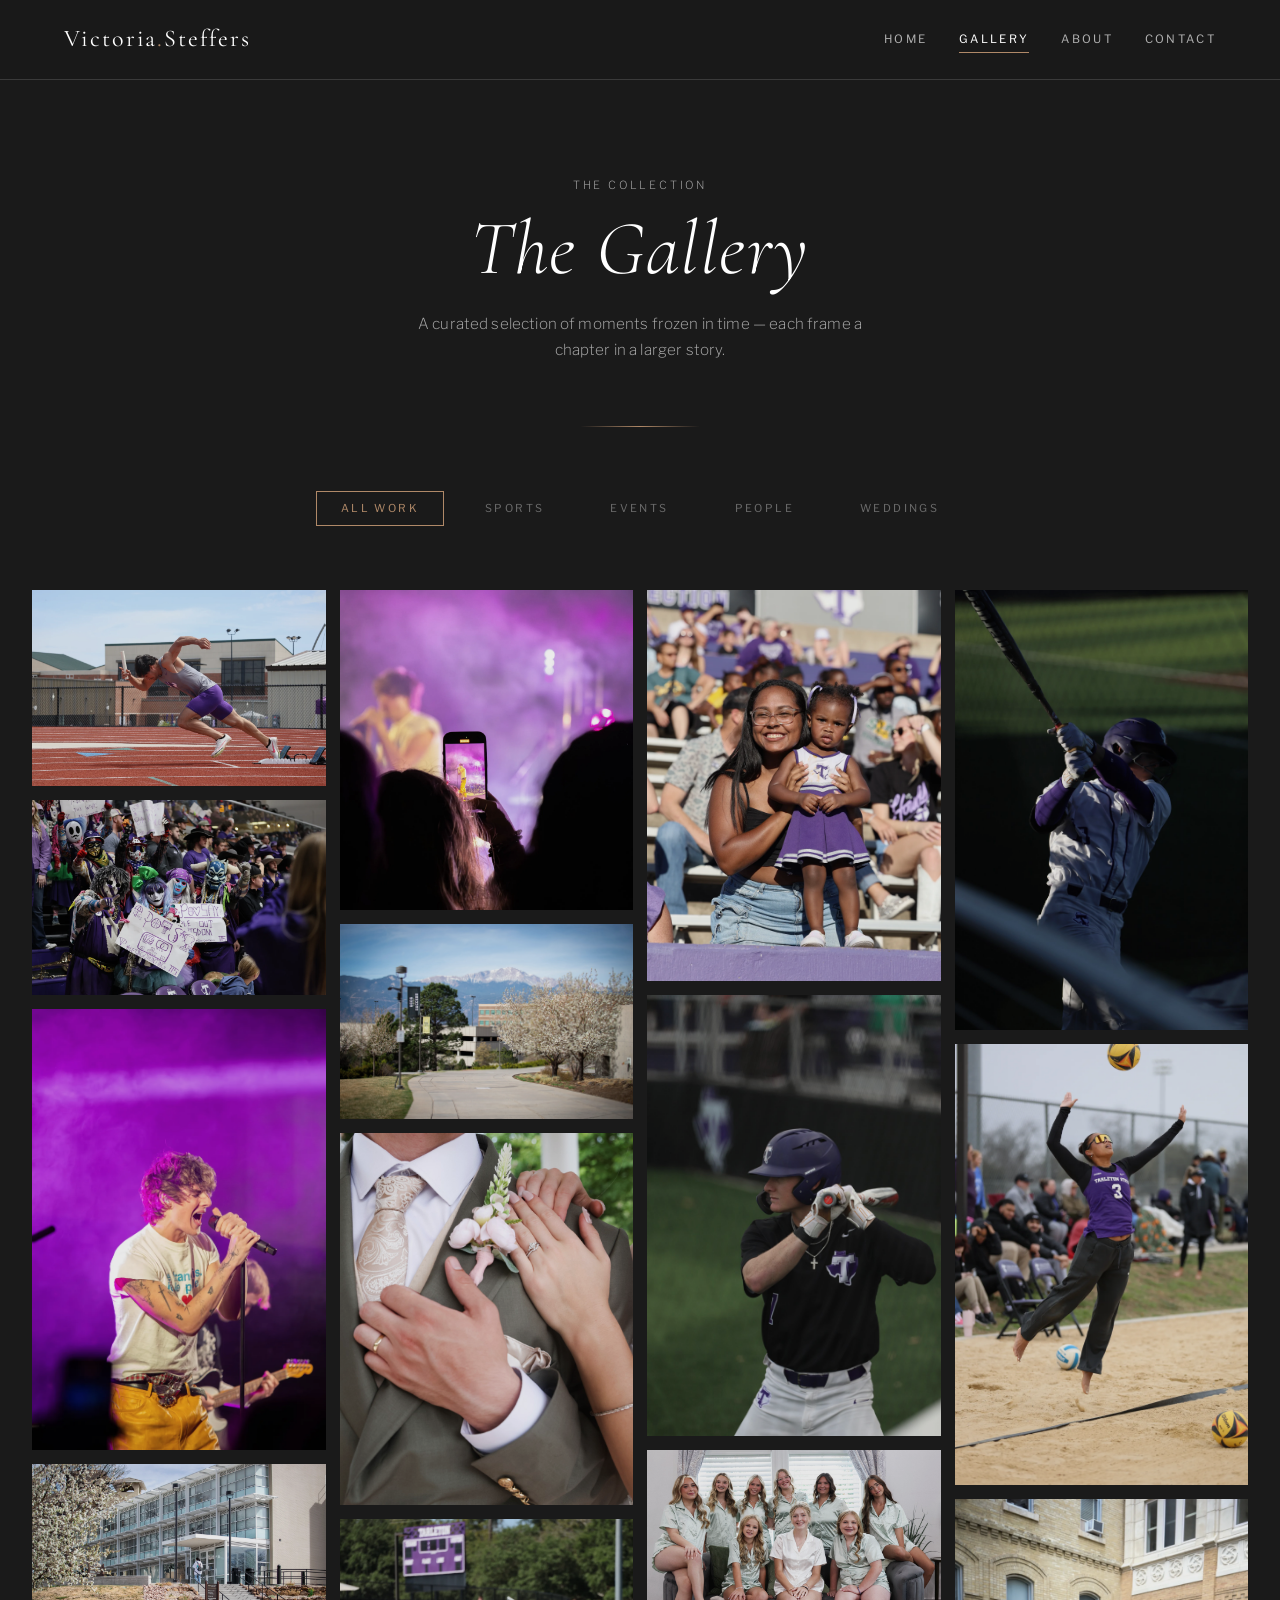
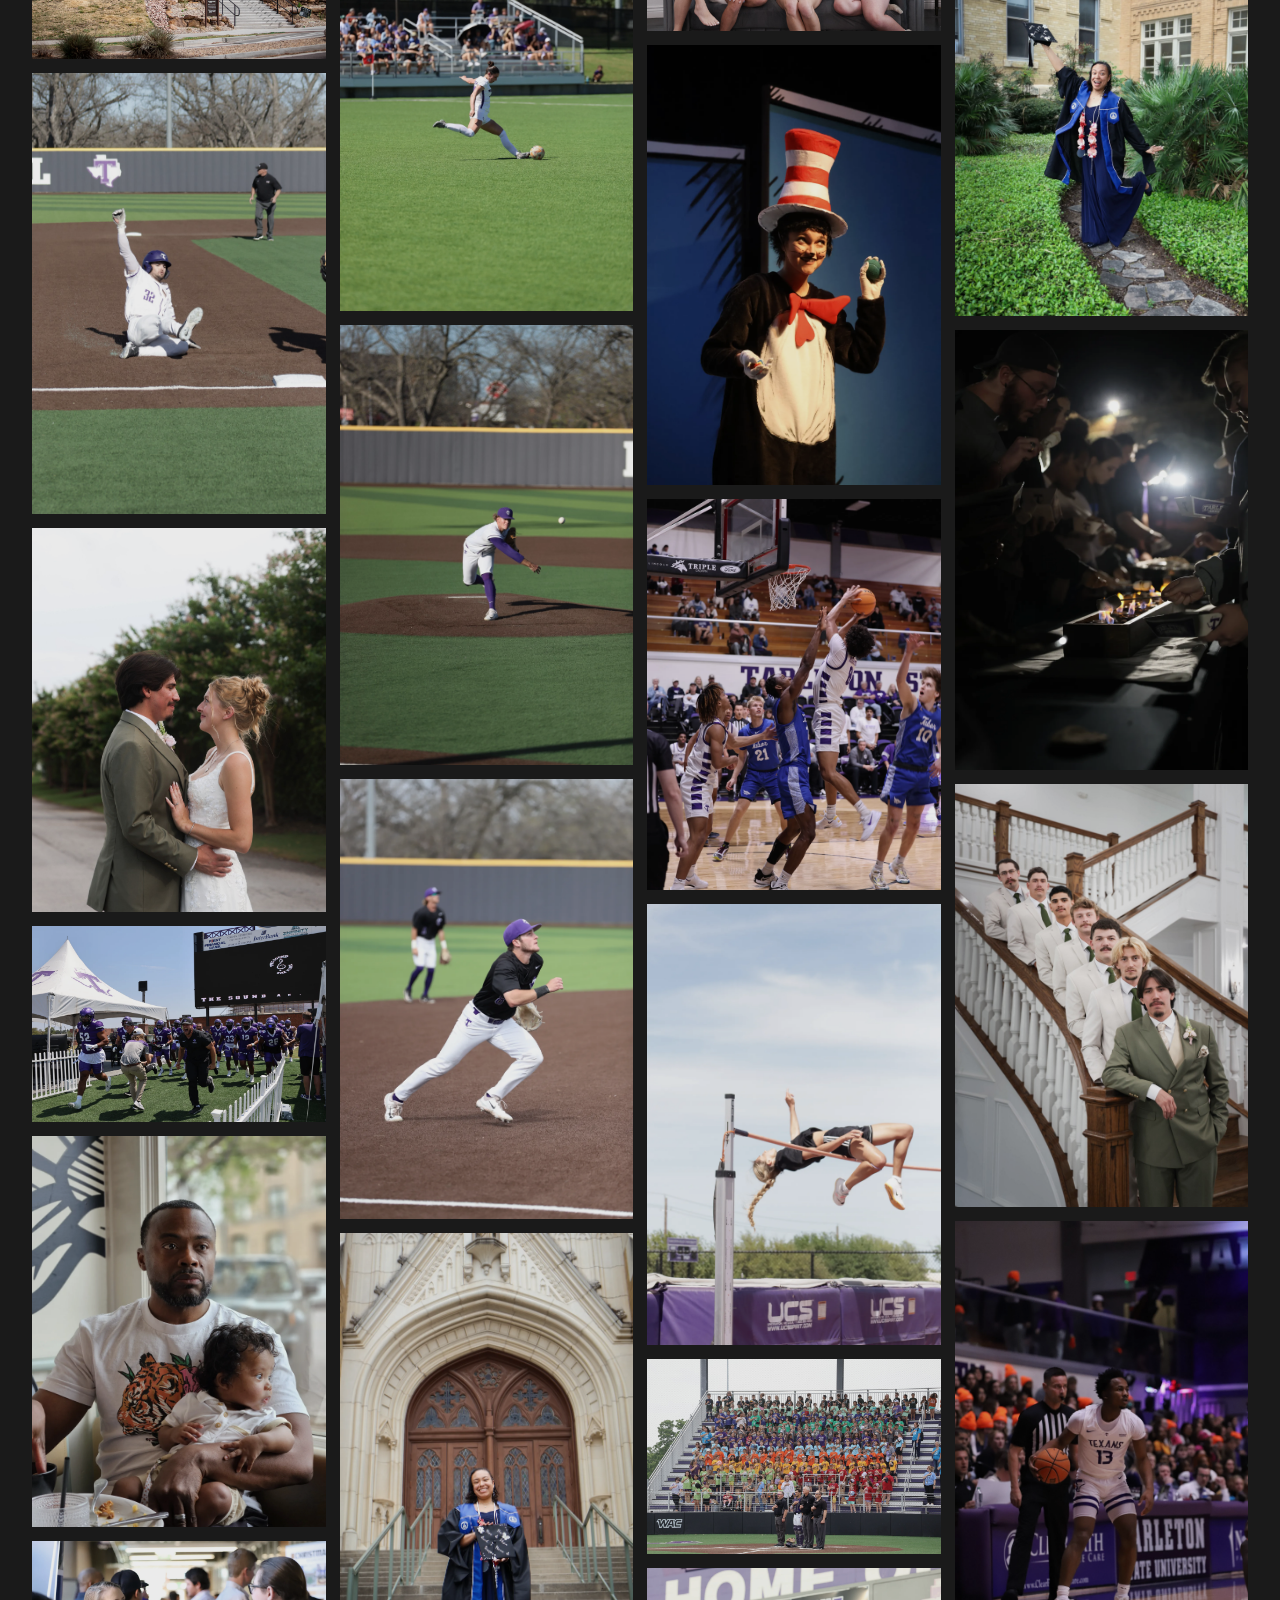
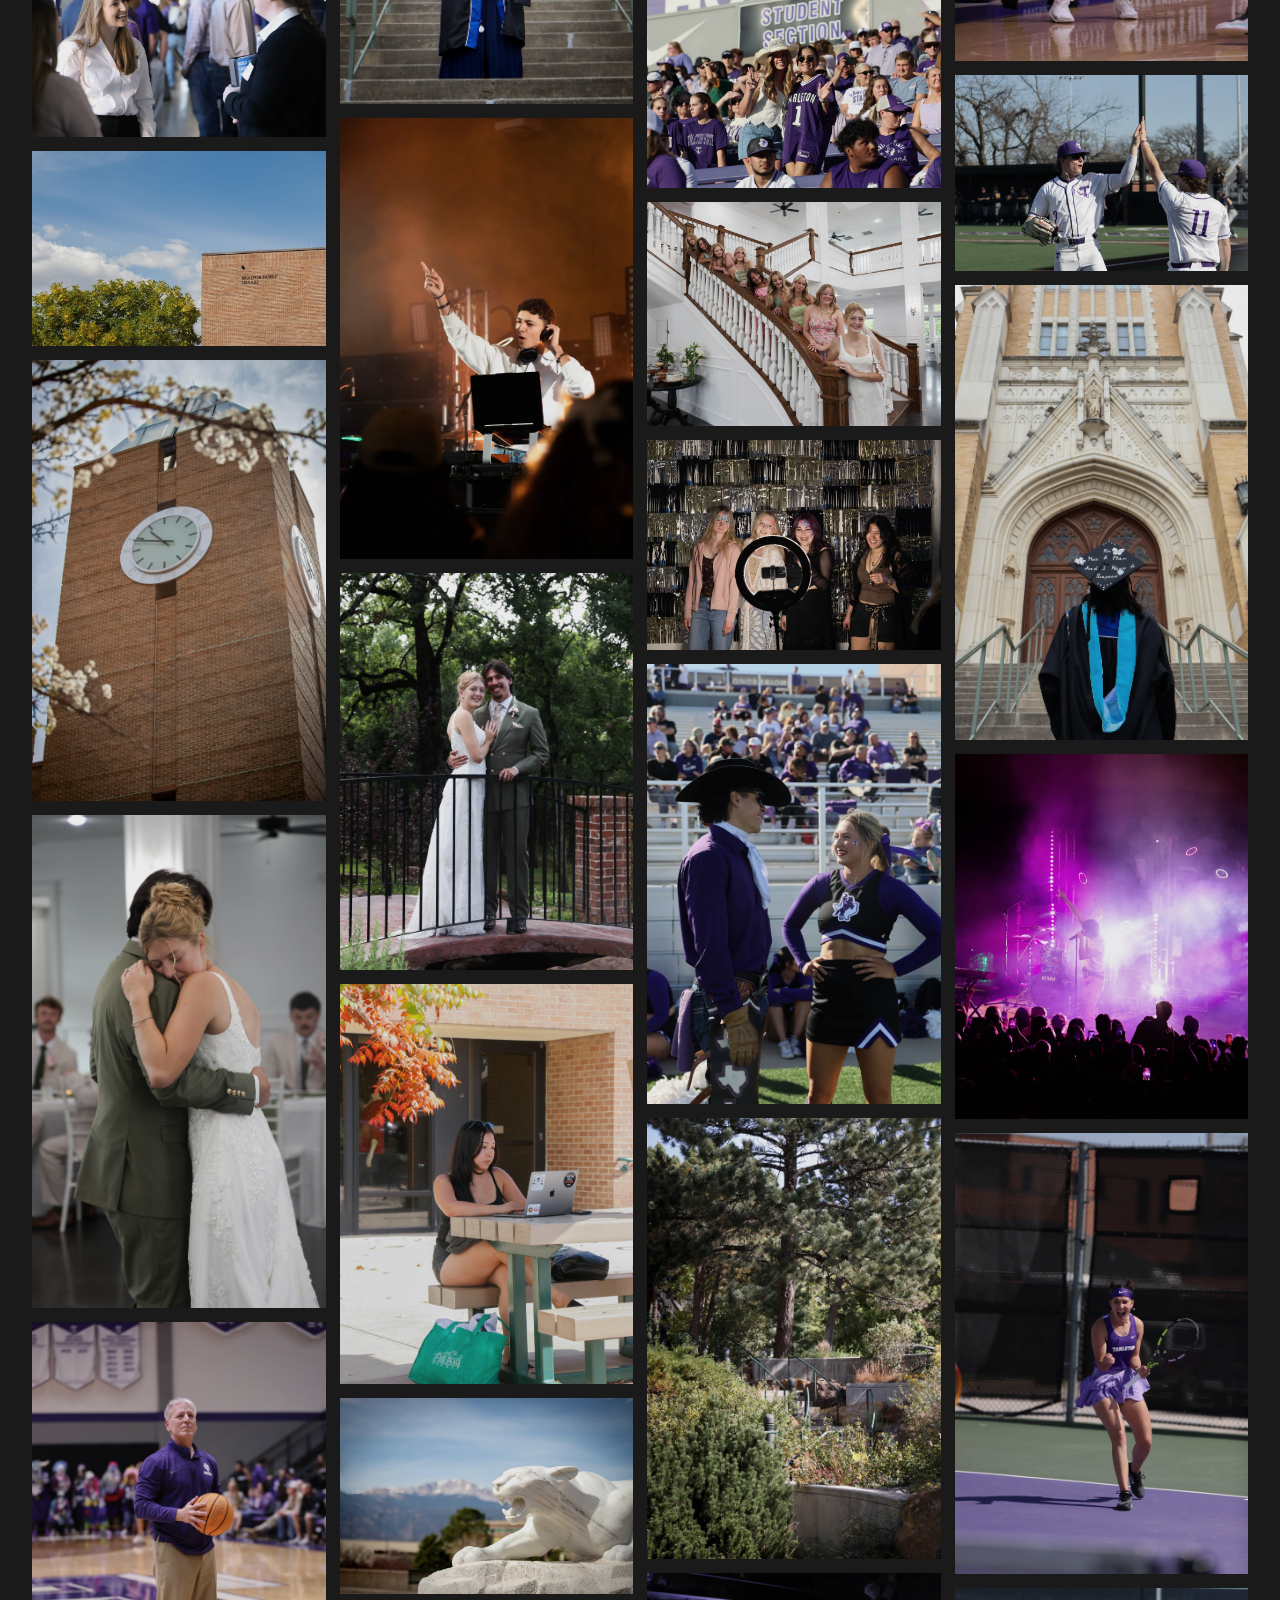
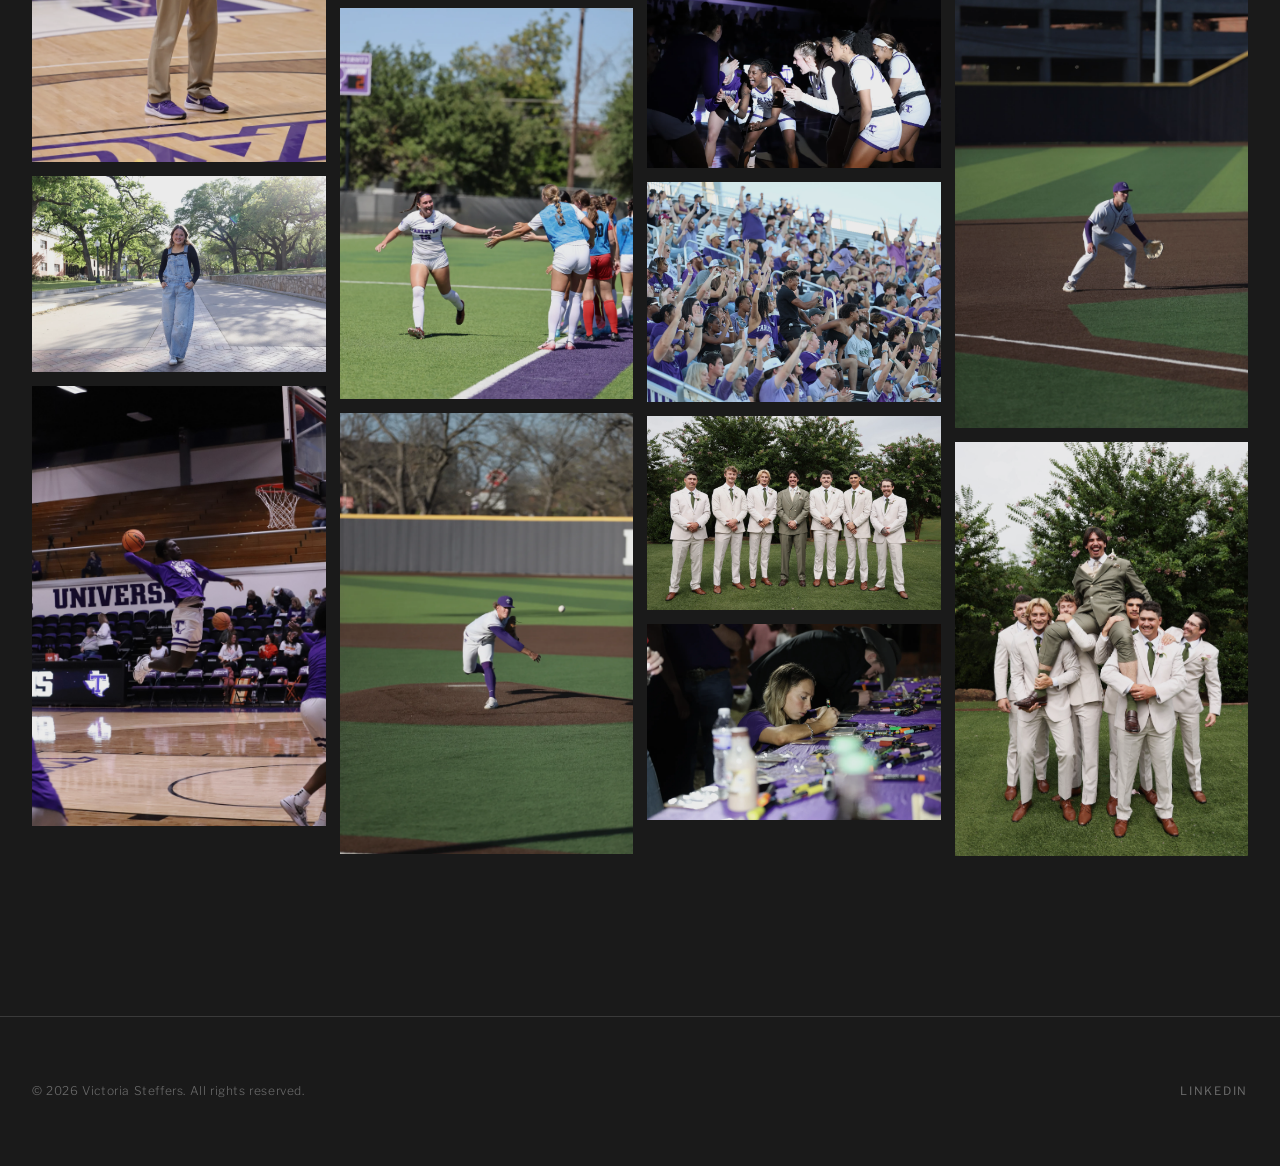
==== gallery.html @ f375c16b "V1 Vikkis first version" ====
<!DOCTYPE html>
<html lang="en">
<head>
  <meta charset="UTF-8" />
  <meta name="viewport" content="width=device-width, initial-scale=1.0" />
  <title>Gallery — Victoria Steffers Photography</title>
  <link rel="stylesheet" href="css/main.css" />
  <link rel="stylesheet" href="css/gallery.css" />
</head>
<body>

  <!-- Navigation -->
  <nav class="navbar scrolled" id="navbar">
    <a href="index.html" class="nav-logo">Victoria<span>.</span>Steffers</a>
    <div class="nav-links" id="navLinks">
      <a href="index.html">Home</a>
      <a href="index.html#photos" class="active">Gallery</a>
      <a href="index.html#about">About</a>
      <a href="index.html#contact">Contact</a>
    </div>
    <button class="nav-hamburger" id="navToggle" aria-label="Toggle menu">
      <span></span><span></span><span></span>
    </button>
  </nav>

  <!-- Gallery Header -->
  <header class="gallery-hero container">
    <p class="section-label animate-fade-up">The Collection</p>
    <h1 class="animate-fade-up delay-1">The <em>Gallery</em></h1>
    <p class="animate-fade-up delay-2">A curated selection of moments frozen in time — each frame a chapter in a larger story.</p>
  </header>

  <!-- Filter Tabs -->
  <div class="gallery-filters container">
    <button class="filter-btn active" data-filter="all">All Work</button>
    <button class="filter-btn" data-filter="sports">Sports</button>
    <button class="filter-btn" data-filter="events">Events</button>
    <button class="filter-btn" data-filter="people">People</button>
    <button class="filter-btn" data-filter="weddings">Weddings</button>
  </div>

  <!-- Masonry Gallery -->
  <div class="gallery-masonry" id="galleryGrid">

    <!-- Sports -->
    <div class="gallery-item" data-category="sports" onclick="openLightbox(this)">
      <img src="images/sports/sports10.webp" alt="Track and field athlete" />
    </div>

    <div class="gallery-item" data-category="events" onclick="openLightbox(this)">
      <img src="images/people/people6.webp" alt="Wedding first look" />
    </div>

    <div class="gallery-item" data-category="events" onclick="openLightbox(this)">
      <img src="images/events/events5.webp" alt="Conference event" />
    </div>

    <div class="gallery-item" data-category="campus" onclick="openLightbox(this)">
      <img src="images/campus/campus1.webp" alt="Mountain landscape" />
    </div>

    <div class="gallery-item" data-category="sports" onclick="openLightbox(this)">
      <img src="images/sports/sports20.jpg" alt="Baseball player sliding into base" />
    </div>

    <!-- Wedding -->
    <div class="gallery-item" data-category="weddings" onclick="openLightbox(this)">
      <img src="images/weddings/web/w8.jpg" alt="Bride and groom facing each other outdoors" />
    </div>

    <div class="gallery-item" data-category="sports" onclick="openLightbox(this)">
      <img src="images/sports/sports5.webp" alt="Basketball action" />
    </div>

    <div class="gallery-item" data-category="people" onclick="openLightbox(this)">
      <img src="images/people/people4.webp" alt="Wedding ceremony" />
    </div>

    <div class="gallery-item" data-category="events" onclick="openLightbox(this)">
      <img src="images/events/events11.webp" alt="Festival celebration" loading="lazy" />
    </div>

    <div class="gallery-item" data-category="campus" onclick="openLightbox(this)">
      <img src="images/campus/campus6.jpg" alt="Kraemer Family Library under a blue sky" loading="lazy" />
    </div>

    <div class="gallery-item" data-category="campus" onclick="openLightbox(this)">
      <img src="images/campus/campus2.webp" alt="Ocean waves" loading="lazy" />
    </div>

    <!-- Wedding -->
    <div class="gallery-item" data-category="weddings" onclick="openLightbox(this)">
      <img src="images/weddings/web/w2.jpg" alt="Bride and groom embracing during the reception" loading="lazy" />
    </div>

    <div class="gallery-item" data-category="sports" onclick="openLightbox(this)">
      <img src="images/sports/sports7.webp" alt="Swimming athlete" loading="lazy" />
    </div>

    <div class="gallery-item" data-category="people" onclick="openLightbox(this)">
      <img src="images/people/people7.webp" alt="Wedding couple golden hour" loading="lazy" />
    </div>

    <div class="gallery-item" data-category="sports" onclick="openLightbox(this)">
      <img src="images/sports/sports25.jpg" alt="Basketball player going up for a layup" loading="lazy" />
    </div>

    <div class="gallery-item" data-category="events" onclick="openLightbox(this)">
      <img src="images/events/events8.webp" alt="Live concert" loading="lazy" />
    </div>

    <div class="gallery-item" data-category="campus" onclick="openLightbox(this)">
      <img src="images/campus/campus3.webp" alt="Sunset field" loading="lazy" />
    </div>

    <!-- Wedding -->
    <div class="gallery-item" data-category="weddings" onclick="openLightbox(this)">
      <img src="images/weddings/web/w3.jpg" alt="Close-up of the couple’s hands and rings on the groom’s lapel" loading="lazy" />
    </div>

    <div class="gallery-item" data-category="sports" onclick="openLightbox(this)">
      <img src="images/sports/sports2.webp" alt="Cycling race" loading="lazy" />
    </div>

    <div class="gallery-item" data-category="sports" onclick="openLightbox(this)">
      <img src="images/sports/sports22.jpg" alt="Pitcher delivering a pitch" loading="lazy" />
    </div>

    <div class="gallery-item" data-category="sports" onclick="openLightbox(this)">
      <img src="images/sports/sports13.webp" alt="Swimming athlete" loading="lazy" />
    </div>

    <div class="gallery-item" data-category="people" onclick="openLightbox(this)">
      <img src="images/people/people9.webp" alt="Wedding reception" loading="lazy" />
    </div>

    <div class="gallery-item" data-category="events" onclick="openLightbox(this)">
      <img src="images/events/events3.webp" alt="Formal event" loading="lazy" />
    </div>

    <!-- Wedding -->
    <div class="gallery-item" data-category="weddings" onclick="openLightbox(this)">
      <img src="images/weddings/web/w9.jpg" alt="Bride and groom on a small garden bridge" loading="lazy" />
    </div>

    <div class="gallery-item" data-category="people" onclick="openLightbox(this)">
      <img src="images/people/people11.jpg" alt="Student studying on a laptop outside" loading="lazy" />
    </div>

        <div class="gallery-item" data-category="campus" onclick="openLightbox(this)">
      <img src="images/campus/campus4.webp" alt="Sunset field" loading="lazy" />
    </div>

    <div class="gallery-item" data-category="sports" onclick="openLightbox(this)">
      <img src="images/sports/sports3.webp" alt="Swimming athlete" loading="lazy" />
    </div>

    <div class="gallery-item" data-category="sports" onclick="openLightbox(this)">
      <img src="images/sports/sports15.webp" alt="Swimming athlete" loading="lazy" />
    </div>

     <div class="gallery-item" data-category="people" onclick="openLightbox(this)">
      <img src="images/people/people1.webp" alt="Wedding first look" loading="lazy" />
    </div>

    <div class="gallery-item" data-category="sports" onclick="openLightbox(this)">
      <img src="images/sports/sports21.jpg" alt="Batter gripping his bat" loading="lazy" />
    </div>

    <!-- Wedding -->
    <div class="gallery-item" data-category="weddings" onclick="openLightbox(this)">
      <img src="images/weddings/web/w4.jpg" alt="Bride with her bridesmaids in matching robes" loading="lazy" />
    </div>

    <div class="gallery-item" data-category="events" onclick="openLightbox(this)">
      <img src="images/events/events10.webp" alt="Misty mountains" loading="lazy" />
    </div>

    <div class="gallery-item" data-category="sports" onclick="openLightbox(this)">
      <img src="images/sports/sports4.webp" alt="Swimming athlete" loading="lazy" />
    </div>

    <div class="gallery-item" data-category="sports" onclick="openLightbox(this)">
      <img src="images/sports/sports16.webp" alt="Swimming athlete" loading="lazy" />
    </div>

    <div class="gallery-item" data-category="sports" onclick="openLightbox(this)">
      <img src="images/sports/sports19.jpg" alt="Packed stands behind home plate before a baseball game" loading="lazy" />
    </div>

     <div class="gallery-item" data-category="events" onclick="openLightbox(this)">
      <img src="images/people/people2.webp" alt="Wedding first look" loading="lazy" />
    </div>

    <!-- Wedding -->
    <div class="gallery-item" data-category="weddings" onclick="openLightbox(this)">
      <img src="images/weddings/web/w1.jpg" alt="Bride and bridesmaids posing on a curved staircase" loading="lazy" />
    </div>

    <div class="gallery-item" data-category="events" onclick="openLightbox(this)">
      <img src="images/events/events4.webp" alt="Misty mountains" loading="lazy" />
    </div>

    <div class="gallery-item" data-category="sports" onclick="openLightbox(this)">
      <img src="images/sports/sports6.webp" alt="Swimming athlete" loading="lazy" />
    </div>

    <div class="gallery-item" data-category="campus" onclick="openLightbox(this)">
      <img src="images/campus/campus5.jpg" alt="Pine trees and gardens along a campus path" loading="lazy" />
    </div>

    <div class="gallery-item" data-category="sports" onclick="openLightbox(this)">
      <img src="images/sports/sports18.webp" alt="Swimming athlete" loading="lazy" />
    </div>

     <div class="gallery-item" data-category="events" onclick="openLightbox(this)">
      <img src="images/people/people3.webp" alt="Wedding first look" loading="lazy" />
    </div>

    <!-- Wedding -->
    <div class="gallery-item" data-category="weddings" onclick="openLightbox(this)">
      <img src="images/weddings/web/w7.jpg" alt="Groom and groomsmen lined up on the lawn" loading="lazy" />
    </div>

    <div class="gallery-item" data-category="events" onclick="openLightbox(this)">
      <img src="images/events/events1.webp" alt="Misty mountains" loading="lazy" />
    </div>

    <div class="gallery-item" data-category="sports" onclick="openLightbox(this)">
      <img src="images/sports/sports24.jpg" alt="Batter swinging at a pitch" loading="lazy" />
    </div>

    <div class="gallery-item" data-category="sports" onclick="openLightbox(this)">
      <img src="images/sports/sports8.webp" alt="Swimming athlete" loading="lazy" />
    </div>

     <div class="gallery-item" data-category="people" onclick="openLightbox(this)">
      <img src="images/people/people8.webp" alt="Wedding first look" loading="lazy" />
    </div>
  
        <div class="gallery-item" data-category="events" onclick="openLightbox(this)">
      <img src="images/events/events2.webp" alt="Misty mountains" loading="lazy" />
    </div>

    <!-- Wedding -->
    <div class="gallery-item" data-category="weddings" onclick="openLightbox(this)">
      <img src="images/weddings/web/w5.jpg" alt="Groom and groomsmen posing on a staircase" loading="lazy" />
    </div>

    <div class="gallery-item" data-category="sports" onclick="openLightbox(this)">
      <img src="images/sports/sports26.jpg" alt="Basketball player dribbling up the court" loading="lazy" />
    </div>

    <div class="gallery-item" data-category="sports" onclick="openLightbox(this)">
      <img src="images/sports/sports11.webp" alt="Swimming athlete" loading="lazy" />
    </div>

     <div class="gallery-item" data-category="people" onclick="openLightbox(this)">
      <img src="images/people/people10.webp" alt="Wedding first look" loading="lazy" />
    </div>
  
        <div class="gallery-item" data-category="events" onclick="openLightbox(this)">
      <img src="images/events/events7.webp" alt="Misty mountains" loading="lazy" />
    </div>

    <div class="gallery-item" data-category="sports" onclick="openLightbox(this)">
      <img src="images/sports/sports12.webp" alt="Swimming athlete" loading="lazy" />
    </div>

    <div class="gallery-item" data-category="sports" onclick="openLightbox(this)">
      <img src="images/sports/sports23.jpg" alt="Infielder set in his ready stance" loading="lazy" />
    </div>

    <!-- Wedding -->
    <div class="gallery-item" data-category="weddings" onclick="openLightbox(this)">
      <img src="images/weddings/web/w6.jpg" alt="Groomsmen lifting the groom on the lawn" loading="lazy" />
    </div>
  
  
  </div>

  <!-- Lightbox -->
  <div class="lightbox" id="lightbox">
    <button class="lightbox-close" onclick="closeLightbox()" aria-label="Close">
      <svg xmlns="http://www.w3.org/2000/svg" fill="none" viewBox="0 0 24 24" stroke="currentColor" stroke-width="1.5"><path stroke-linecap="round" stroke-linejoin="round" d="M6 18L18 6M6 6l12 12"/></svg>
    </button>
    <img id="lightboxImg" src="" alt="Enlarged photo" />
    <div class="lightbox-caption">
      <h4 id="lightboxTitle"></h4>
      <span id="lightboxCategory"></span>
    </div>
  </div>

  <!-- Footer -->
  <footer class="site-footer">
    <div class="footer-inner">
      <p class="footer-copy">&copy; 2026 Victoria Steffers. All rights reserved.</p>
      <div class="footer-socials">
        <a href="https://www.linkedin.com/in/victoria-steffers-034098440/" target="_blank" rel="noopener">LinkedIn</a>
      </div>
    </div>
  </footer>

  <script>
    // Mobile menu
    const navToggle = document.getElementById('navToggle');
    const navLinks = document.getElementById('navLinks');
    navToggle.addEventListener('click', () => navLinks.classList.toggle('open'));
    navLinks.querySelectorAll('a').forEach(link => {
      link.addEventListener('click', () => navLinks.classList.remove('open'));
    });

    // Filter
    const filterBtns = document.querySelectorAll('.filter-btn');
    const galleryItems = document.querySelectorAll('.gallery-item');

    filterBtns.forEach(btn => {
      btn.addEventListener('click', () => {
        filterBtns.forEach(b => b.classList.remove('active'));
        btn.classList.add('active');
        const filter = btn.dataset.filter;

        galleryItems.forEach(item => {
          if (filter === 'all' || item.dataset.category === filter) {
            item.style.display = '';
            item.style.animation = 'none';
            item.offsetHeight; // trigger reflow
            item.style.animation = '';
          } else {
            item.style.display = 'none';
          }
        });
      });
    });

    // Lightbox
    function openLightbox(el) {
      const img = el.querySelector('img');
      const title = el.querySelector('h4')?.textContent || '';
      const category = el.querySelector('.gallery-item-info span')?.textContent || '';
      const lightbox = document.getElementById('lightbox');
      document.getElementById('lightboxImg').src = img.src.replace('w=700', 'w=1600');
      document.getElementById('lightboxTitle').textContent = title;
      document.getElementById('lightboxCategory').textContent = category;
      lightbox.classList.add('active');
      document.body.style.overflow = 'hidden';
    }

    function closeLightbox() {
      document.getElementById('lightbox').classList.remove('active');
      document.body.style.overflow = '';
    }

    // Close on background click
    document.getElementById('lightbox').addEventListener('click', (e) => {
      if (e.target === e.currentTarget) closeLightbox();
    });

    // Close on Escape
    document.addEventListener('keydown', (e) => {
      if (e.key === 'Escape') closeLightbox();
    });
  </script>

</body>
</html>
---- css/main.css ----
/* ============================================
   MAIN.CSS — Shared Styles
   Photography Portfolio
   ============================================ */

@import url('https://fonts.googleapis.com/css2?family=Cormorant+Garamond:ital,wght@0,300;0,400;0,500;0,600;0,700;1,300;1,400&family=Libre+Franklin:wght@200;300;400;500;600&display=swap');

/* --- CSS Variables --- */
:root {
  --color-bg: #1a1a1a;
  --color-bg-elevated: #222222;
  --color-bg-card: #2a2a2a;
  --color-surface: #313131;
  --color-text: #ffffff;
  --color-text-muted: #b0b0b0;
  --color-text-dim: #6b6b6b;
  --color-accent: #b08968;
  --color-accent-hover: #c9a07d;
  --color-border: #3a3a3a;
  --color-overlay: rgba(26, 26, 26, 0.9);

  --font-display: 'Cormorant Garamond', Georgia, serif;
  --font-body: 'Libre Franklin', sans-serif;

  --spacing-xs: 0.5rem;
  --spacing-sm: 1rem;
  --spacing-md: 2rem;
  --spacing-lg: 4rem;
  --spacing-xl: 6rem;
  --spacing-2xl: 10rem;

  --max-width: 1400px;
  --nav-height: 80px;

  --transition-smooth: 0.4s cubic-bezier(0.25, 0.46, 0.45, 0.94);
  --transition-snappy: 0.2s ease;
}

/* --- Reset --- */
*,
*::before,
*::after {
  margin: 0;
  padding: 0;
  box-sizing: border-box;
}

html {
  scroll-behavior: smooth;
  font-size: 16px;
}

body {
  font-family: var(--font-body);
  font-weight: 300;
  background-color: var(--color-bg);
  color: var(--color-text);
  line-height: 1.7;
  -webkit-font-smoothing: antialiased;
  -moz-osx-font-smoothing: grayscale;
  overflow-x: hidden;
}

img {
  display: block;
  max-width: 100%;
  height: auto;
}

a {
  text-decoration: none;
  color: inherit;
  transition: color var(--transition-snappy);
}

ul, ol {
  list-style: none;
}

/* --- Typography --- */
h1, h2, h3, h4 {
  font-family: var(--font-display);
  font-weight: 400;
  line-height: 1.2;
}

h1 {
  font-size: clamp(2.5rem, 6vw, 5rem);
  letter-spacing: 0.02em;
}

h2 {
  font-size: clamp(1.8rem, 3.5vw, 3rem);
  letter-spacing: 0.03em;
}

h3 {
  font-size: clamp(1.2rem, 2vw, 1.6rem);
  letter-spacing: 0.04em;
}

p {
  font-size: 0.95rem;
  letter-spacing: 0.01em;
}

/* --- Utility --- */
.container {
  max-width: var(--max-width);
  margin: 0 auto;
  padding: 0 var(--spacing-md);
}

.section-label {
  font-family: var(--font-body);
  font-size: 0.7rem;
  font-weight: 500;
  letter-spacing: 0.25em;
  text-transform: uppercase;
  color: var(--color-accent);
  margin-bottom: var(--spacing-xs);
}

.section-heading {
  font-family: var(--font-display);
  font-size: clamp(2rem, 4vw, 3.2rem);
  font-weight: 300;
  color: var(--color-text);
  margin-bottom: var(--spacing-md);
}

.divider {
  width: 60px;
  height: 1px;
  background: var(--color-accent);
  margin: var(--spacing-md) 0;
}

/* --- Navigation --- */
.navbar {
  position: fixed;
  top: 0;
  left: 0;
  width: 100%;
  height: var(--nav-height);
  z-index: 1000;
  display: flex;
  align-items: center;
  justify-content: space-between;
  padding: 0 var(--spacing-lg);
  background: linear-gradient(180deg, rgba(10,10,10,0.95) 0%, rgba(10,10,10,0.6) 70%, transparent 100%);
  transition: background var(--transition-smooth);
}

.navbar.scrolled {
  background: rgba(26, 26, 26, 0.97);
  backdrop-filter: blur(12px);
  -webkit-backdrop-filter: blur(12px);
  border-bottom: 1px solid var(--color-border);
}

.nav-logo {
  font-family: var(--font-display);
  font-size: 1.5rem;
  font-weight: 400;
  letter-spacing: 0.08em;
  color: var(--color-text);
}

.nav-logo span {
  color: var(--color-accent);
}

.nav-links {
  display: flex;
  align-items: center;
  gap: var(--spacing-md);
}

.nav-links a {
  font-family: var(--font-body);
  font-size: 0.72rem;
  font-weight: 400;
  letter-spacing: 0.2em;
  text-transform: uppercase;
  color: var(--color-text-muted);
  position: relative;
  padding: 0.25rem 0;
}

.nav-links a::after {
  content: '';
  position: absolute;
  bottom: 0;
  left: 0;
  width: 0;
  height: 1px;
  background: var(--color-accent);
  transition: width var(--transition-smooth);
}

.nav-links a:hover,
.nav-links a.active {
  color: var(--color-text);
}

.nav-links a:hover::after,
.nav-links a.active::after {
  width: 100%;
}

/* --- Hamburger (Mobile) --- */
.nav-hamburger {
  display: none;
  flex-direction: column;
  gap: 5px;
  cursor: pointer;
  background: none;
  border: none;
  padding: 4px;
}

.nav-hamburger span {
  display: block;
  width: 24px;
  height: 1.5px;
  background: var(--color-text);
  transition: var(--transition-snappy);
}

/* --- Video cards (shared by Home + Videos pages) --- */
.video-group + .video-group {
  margin-top: var(--spacing-lg);
}

.video-group-header {
  display: flex;
  align-items: baseline;
  justify-content: space-between;
  gap: var(--spacing-sm);
  margin-bottom: var(--spacing-sm);
}

.video-group-title {
  font-family: var(--font-display);
  font-size: clamp(1.4rem, 2.4vw, 1.9rem);
  font-weight: 300;
  font-style: italic;
  color: var(--color-text);
}

.video-group-meta {
  font-size: 0.65rem;
  font-weight: 400;
  letter-spacing: 0.25em;
  text-transform: uppercase;
  color: var(--color-text-dim);
}

/* Shared placeholder bits */
.ph-play {
  width: 46px;
  height: 46px;
  display: flex;
  align-items: center;
  justify-content: center;
  border: 1px solid rgba(255, 255, 255, 0.3);
  border-radius: 50%;
  color: rgba(255, 255, 255, 0.75);
  margin-bottom: 0.9rem;
  transition: border-color var(--transition-smooth), color var(--transition-smooth);
}

.ph-play svg {
  width: 16px;
  height: 16px;
  margin-left: 2px; /* optically centre the triangle */
}

.ph-play--lg {
  width: 64px;
  height: 64px;
}

.ph-play--lg svg {
  width: 22px;
  height: 22px;
}

/* --- Short form: reels --- */
.reel-card {
  position: relative;
  aspect-ratio: 9 / 16;
  overflow: hidden;
  background: var(--color-bg-elevated);
  border: 1px solid var(--color-border);
}

.reel-card video {
  display: block;
  width: 100%;
  height: 100%;
  object-fit: cover;
  cursor: pointer;
}

.reel-placeholder {
  position: absolute;
  inset: 0;
  display: flex;
  flex-direction: column;
  align-items: center;
  justify-content: center;
  text-align: center;
  background:
    radial-gradient(120% 70% at 50% 35%, rgba(176, 137, 104, 0.10), transparent 70%),
    linear-gradient(180deg, #262626 0%, #1e1e1e 100%);
}

/* little viewfinder corners inside each placeholder */
.reel-placeholder::before {
  content: '';
  position: absolute;
  inset: 12px;
  --c: rgba(255, 255, 255, 0.28);
  --l: 16px;
  background:
    linear-gradient(var(--c), var(--c)) top left     / var(--l) 1px,
    linear-gradient(var(--c), var(--c)) top left     / 1px var(--l),
    linear-gradient(var(--c), var(--c)) top right    / var(--l) 1px,
    linear-gradient(var(--c), var(--c)) top right    / 1px var(--l),
    linear-gradient(var(--c), var(--c)) bottom left  / var(--l) 1px,
    linear-gradient(var(--c), var(--c)) bottom left  / 1px var(--l),
    linear-gradient(var(--c), var(--c)) bottom right / var(--l) 1px,
    linear-gradient(var(--c), var(--c)) bottom right / 1px var(--l);
  background-repeat: no-repeat;
  pointer-events: none;
}

.reel-card:hover .ph-play {
  border-color: var(--color-accent);
  color: var(--color-accent);
}

.ph-title {
  font-family: var(--font-display);
  font-size: 1.25rem;
  font-weight: 400;
  color: var(--color-text);
  line-height: 1.2;
}

.ph-sub {
  margin-top: 0.35rem;
  font-size: 0.6rem;
  letter-spacing: 0.25em;
  text-transform: uppercase;
  color: var(--color-text-dim);
}

/* Sound badge on real reels (added by the script) */
.reel-card.has-video::after {
  content: 'Tap for sound';
  position: absolute;
  right: 10px;
  bottom: 10px;
  padding: 0.35rem 0.6rem;
  font-size: 0.55rem;
  letter-spacing: 0.18em;
  text-transform: uppercase;
  color: var(--color-text);
  background: rgba(26, 26, 26, 0.65);
  backdrop-filter: blur(6px);
  -webkit-backdrop-filter: blur(6px);
  pointer-events: none;
  transition: opacity var(--transition-smooth);
}

.reel-card.has-video.is-unmuted::after {
  content: 'Sound on';
  color: var(--color-accent-hover);
}

/* --- Long form: documentary --- */
.longform-card {
  position: relative;
  aspect-ratio: 16 / 9;
  overflow: hidden;
  background: var(--color-bg-elevated);
  border: 1px solid var(--color-border);
}

.longform-card iframe {
  position: absolute;
  inset: 0;
  width: 100%;
  height: 100%;
  border: 0;
}

.longform-placeholder {
  position: absolute;
  inset: 0;
  display: flex;
  flex-direction: column;
  align-items: center;
  justify-content: center;
  text-align: center;
  background:
    radial-gradient(60% 60% at 50% 45%, rgba(176, 137, 104, 0.12), transparent 70%),
    linear-gradient(180deg, #252525 0%, #1c1c1c 100%);
}

/* letterbox bars for a cinematic feel */
.longform-placeholder::before,
.longform-placeholder::after {
  content: '';
  position: absolute;
  left: 0;
  right: 0;
  height: 7%;
  background: rgba(0, 0, 0, 0.35);
}

.longform-placeholder::before { top: 0; }
.longform-placeholder::after  { bottom: 0; }

.ph-corner {
  position: absolute;
  width: clamp(18px, 3vw, 36px);
  height: clamp(18px, 3vw, 36px);
  border: 0 solid rgba(255, 255, 255, 0.35);
  z-index: 1;
}

.ph-corner--tl { top: 11%;    left: 4%;  border-top-width: 1.5px;    border-left-width: 1.5px; }
.ph-corner--tr { top: 11%;    right: 4%; border-top-width: 1.5px;    border-right-width: 1.5px; }
.ph-corner--bl { bottom: 11%; left: 4%;  border-bottom-width: 1.5px; border-left-width: 1.5px; }
.ph-corner--br { bottom: 11%; right: 4%; border-bottom-width: 1.5px; border-right-width: 1.5px; }

.longform-title {
  font-family: var(--font-display);
  font-size: clamp(2.2rem, 5.5vw, 4.5rem);
  font-weight: 300;
  font-style: italic;
  line-height: 1.05;
  color: var(--color-text);
  margin-bottom: 0.6rem;
}

.longform-placeholder .section-label {
  margin: 0;
}

.longform-card:hover .ph-play {
  border-color: var(--color-accent);
  color: var(--color-accent);
}

@media (max-width: 600px) {
  /* smaller "Tap for sound" tag on narrow reel cards */
  .reel-card.has-video::after {
    right: 6px;
    bottom: 6px;
    padding: 0.28rem 0.45rem;
    font-size: 0.5rem;
    letter-spacing: 0.12em;
  }

  .ph-play--lg {
    width: 48px;
    height: 48px;
    margin-bottom: 0.6rem;
  }

  .ph-play--lg svg {
    width: 16px;
    height: 16px;
  }

  .longform-title {
    margin-bottom: 0.35rem;
  }
}

/* --- Footer --- */
.site-footer {
  border-top: 1px solid var(--color-border);
  padding: var(--spacing-lg) 0;
  margin-top: var(--spacing-xl);
}

.footer-inner {
  max-width: var(--max-width);
  margin: 0 auto;
  padding: 0 var(--spacing-md);
  display: flex;
  justify-content: space-between;
  align-items: center;
  flex-wrap: wrap;
  gap: var(--spacing-sm);
}

.footer-copy {
  font-size: 0.75rem;
  color: var(--color-text-dim);
  letter-spacing: 0.05em;
}

.footer-socials {
  display: flex;
  gap: var(--spacing-sm);
}

.footer-socials a {
  font-size: 0.72rem;
  font-weight: 400;
  letter-spacing: 0.15em;
  text-transform: uppercase;
  color: var(--color-text-dim);
  transition: color var(--transition-snappy);
}

.footer-socials a:hover {
  color: var(--color-accent);
}

/* --- Animations --- */
@keyframes fadeUp {
  from {
    opacity: 0;
    transform: translateY(30px);
  }
  to {
    opacity: 1;
    transform: translateY(0);
  }
}

@keyframes fadeIn {
  from { opacity: 0; }
  to { opacity: 1; }
}

@keyframes slideInLeft {
  from {
    opacity: 0;
    transform: translateX(-40px);
  }
  to {
    opacity: 1;
    transform: translateX(0);
  }
}

.animate-fade-up {
  animation: fadeUp 0.8s cubic-bezier(0.25, 0.46, 0.45, 0.94) forwards;
  opacity: 0;
}

.animate-fade-in {
  animation: fadeIn 1s ease forwards;
  opacity: 0;
}

.animate-slide-left {
  animation: slideInLeft 0.8s cubic-bezier(0.25, 0.46, 0.45, 0.94) forwards;
  opacity: 0;
}

.delay-1 { animation-delay: 0.1s; }
.delay-2 { animation-delay: 0.2s; }
.delay-3 { animation-delay: 0.3s; }
.delay-4 { animation-delay: 0.4s; }
.delay-5 { animation-delay: 0.5s; }
.delay-6 { animation-delay: 0.6s; }
.delay-7 { animation-delay: 0.7s; }
.delay-8 { animation-delay: 0.8s; }

/* --- Responsive --- */
@media (max-width: 768px) {
  .navbar {
    padding: 0 var(--spacing-sm);
  }

  .nav-hamburger {
    display: flex;
  }

  .nav-links {
    position: fixed;
    top: 0;
    right: -100%;
    width: 280px;
    height: 100vh;
    background: var(--color-bg);
    flex-direction: column;
    justify-content: center;
    gap: var(--spacing-lg);
    transition: right var(--transition-smooth);
    border-left: 1px solid var(--color-border);
  }

  .nav-links.open {
    right: 0;
  }

  .nav-links a {
    font-size: 0.85rem;
  }

  .footer-inner {
    flex-direction: column;
    text-align: center;
  }
}
---- css/gallery.css ----
/* ============================================
   GALLERY.CSS — Gallery Page
   ============================================ */

/* --- Gallery Header --- */
.gallery-hero {
  padding-top: calc(var(--nav-height) + var(--spacing-xl));
  padding-bottom: var(--spacing-lg);
  text-align: center;
  position: relative;
}

.gallery-hero::after {
  content: '';
  position: absolute;
  bottom: 0;
  left: 50%;
  transform: translateX(-50%);
  width: 120px;
  height: 1px;
  background: linear-gradient(90deg, transparent, var(--color-accent), transparent);
}

.gallery-hero .section-label {
  margin-bottom: var(--spacing-xs);
}

.gallery-hero h1 {
  font-family: var(--font-display);
  font-weight: 300;
  font-style: italic;
  margin-bottom: var(--spacing-sm);
}

.gallery-hero p {
  color: var(--color-text-muted);
  max-width: 500px;
  margin: 0 auto;
  font-weight: 200;
}

/* --- Filter Tabs --- */
.gallery-filters {
  display: flex;
  justify-content: center;
  gap: var(--spacing-sm);
  padding: var(--spacing-lg) 0;
  flex-wrap: wrap;
}

.filter-btn {
  font-family: var(--font-body);
  font-size: 0.68rem;
  font-weight: 400;
  letter-spacing: 0.22em;
  text-transform: uppercase;
  color: var(--color-text-dim);
  background: none;
  border: 1px solid transparent;
  padding: 0.6rem 1.5rem;
  cursor: pointer;
  transition: all var(--transition-snappy);
}

.filter-btn:hover {
  color: var(--color-text-muted);
  border-color: var(--color-border);
}

.filter-btn.active {
  color: var(--color-accent);
  border-color: var(--color-accent);
}

/* --- Masonry Gallery --- */
.gallery-masonry {
  column-count: 4;
  column-gap: 14px;
  padding: 0 var(--spacing-md);
  max-width: var(--max-width);
  margin: 0 auto;
}

.gallery-item {
  break-inside: avoid;
  margin-bottom: 14px;
  position: relative;
  overflow: hidden;
  cursor: pointer;
  opacity: 0;
  animation: masonryReveal 0.6s ease forwards;
}

@keyframes masonryReveal {
  from {
    opacity: 0;
    transform: translateY(20px);
  }
  to {
    opacity: 1;
    transform: translateY(0);
  }
}

.gallery-item:nth-child(1) { animation-delay: 0.05s; }
.gallery-item:nth-child(2) { animation-delay: 0.1s; }
.gallery-item:nth-child(3) { animation-delay: 0.15s; }
.gallery-item:nth-child(4) { animation-delay: 0.2s; }
.gallery-item:nth-child(5) { animation-delay: 0.25s; }
.gallery-item:nth-child(6) { animation-delay: 0.3s; }
.gallery-item:nth-child(7) { animation-delay: 0.35s; }
.gallery-item:nth-child(8) { animation-delay: 0.4s; }
.gallery-item:nth-child(9) { animation-delay: 0.45s; }
.gallery-item:nth-child(10) { animation-delay: 0.5s; }
.gallery-item:nth-child(11) { animation-delay: 0.55s; }
.gallery-item:nth-child(12) { animation-delay: 0.6s; }
.gallery-item:nth-child(13) { animation-delay: 0.65s; }
.gallery-item:nth-child(14) { animation-delay: 0.7s; }
.gallery-item:nth-child(15) { animation-delay: 0.75s; }
.gallery-item:nth-child(16) { animation-delay: 0.8s; }

.gallery-item img {
  width: 100%;
  display: block;
  transition: transform 0.8s cubic-bezier(0.25, 0.46, 0.45, 0.94), filter 0.5s ease;
  filter: grayscale(15%) brightness(0.92);
}

.gallery-item:hover img {
  transform: scale(1.04);
  filter: grayscale(0%) brightness(1);
}

/* --- Lightbox --- */
.lightbox {
  position: fixed;
  inset: 0;
  z-index: 9999;
  background: rgba(20, 20, 20, 0.96);
  display: none;
  align-items: center;
  justify-content: center;
  padding: var(--spacing-md);
  opacity: 0;
  transition: opacity 0.3s ease;
}

.lightbox.active {
  display: flex;
  opacity: 1;
}

.lightbox-close {
  position: absolute;
  top: var(--spacing-md);
  right: var(--spacing-md);
  background: none;
  border: none;
  color: var(--color-text-muted);
  cursor: pointer;
  padding: 0.5rem;
  transition: color var(--transition-snappy);
  z-index: 10;
}

.lightbox-close:hover {
  color: var(--color-text);
}

.lightbox-close svg {
  width: 28px;
  height: 28px;
}

.lightbox img {
  max-width: 90vw;
  max-height: 85vh;
  object-fit: contain;
  animation: lightboxIn 0.4s cubic-bezier(0.25, 0.46, 0.45, 0.94);
}

@keyframes lightboxIn {
  from {
    opacity: 0;
    transform: scale(0.92);
  }
  to {
    opacity: 1;
    transform: scale(1);
  }
}

.lightbox-caption {
  position: absolute;
  bottom: var(--spacing-md);
  left: 50%;
  transform: translateX(-50%);
  text-align: center;
}

.lightbox-caption h4 {
  font-family: var(--font-display);
  font-size: 1.2rem;
  color: var(--color-text);
}

.lightbox-caption span {
  font-size: 0.65rem;
  letter-spacing: 0.2em;
  text-transform: uppercase;
  color: var(--color-accent);
}

/* space between the last photos and the footer */
.gallery-masonry {
  padding-bottom: var(--spacing-lg);
}

/* --- Responsive --- */
@media (max-width: 1024px) {
  .gallery-masonry {
    column-count: 3;
  }
}

@media (max-width: 768px) {
  .gallery-masonry {
    column-count: 2;
    column-gap: 10px;
    padding: 0 var(--spacing-sm);
  }

  .gallery-item {
    margin-bottom: 10px;
  }

  .gallery-filters {
    gap: 0.5rem;
  }

  .filter-btn {
    padding: 0.5rem 1rem;
    font-size: 0.62rem;
  }
}

@media (max-width: 480px) {
  .gallery-masonry {
    column-count: 1;
  }
}
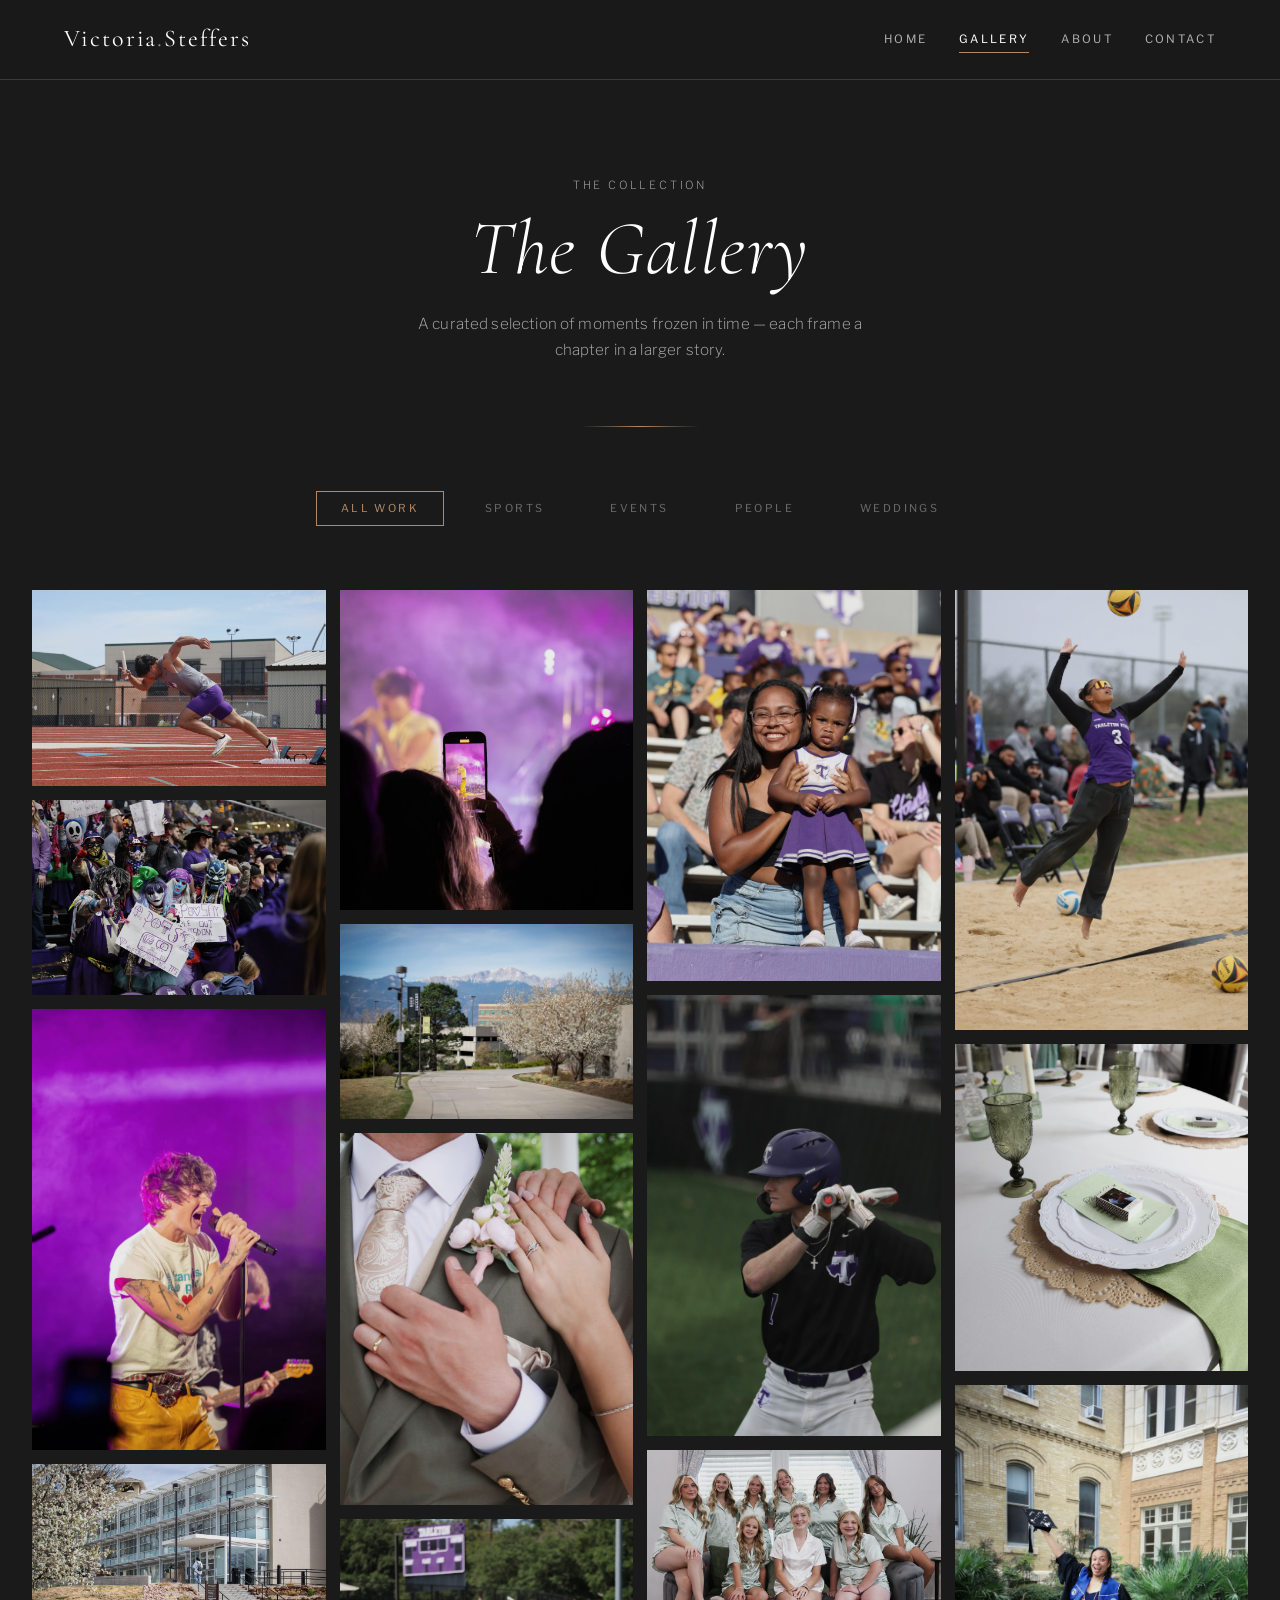
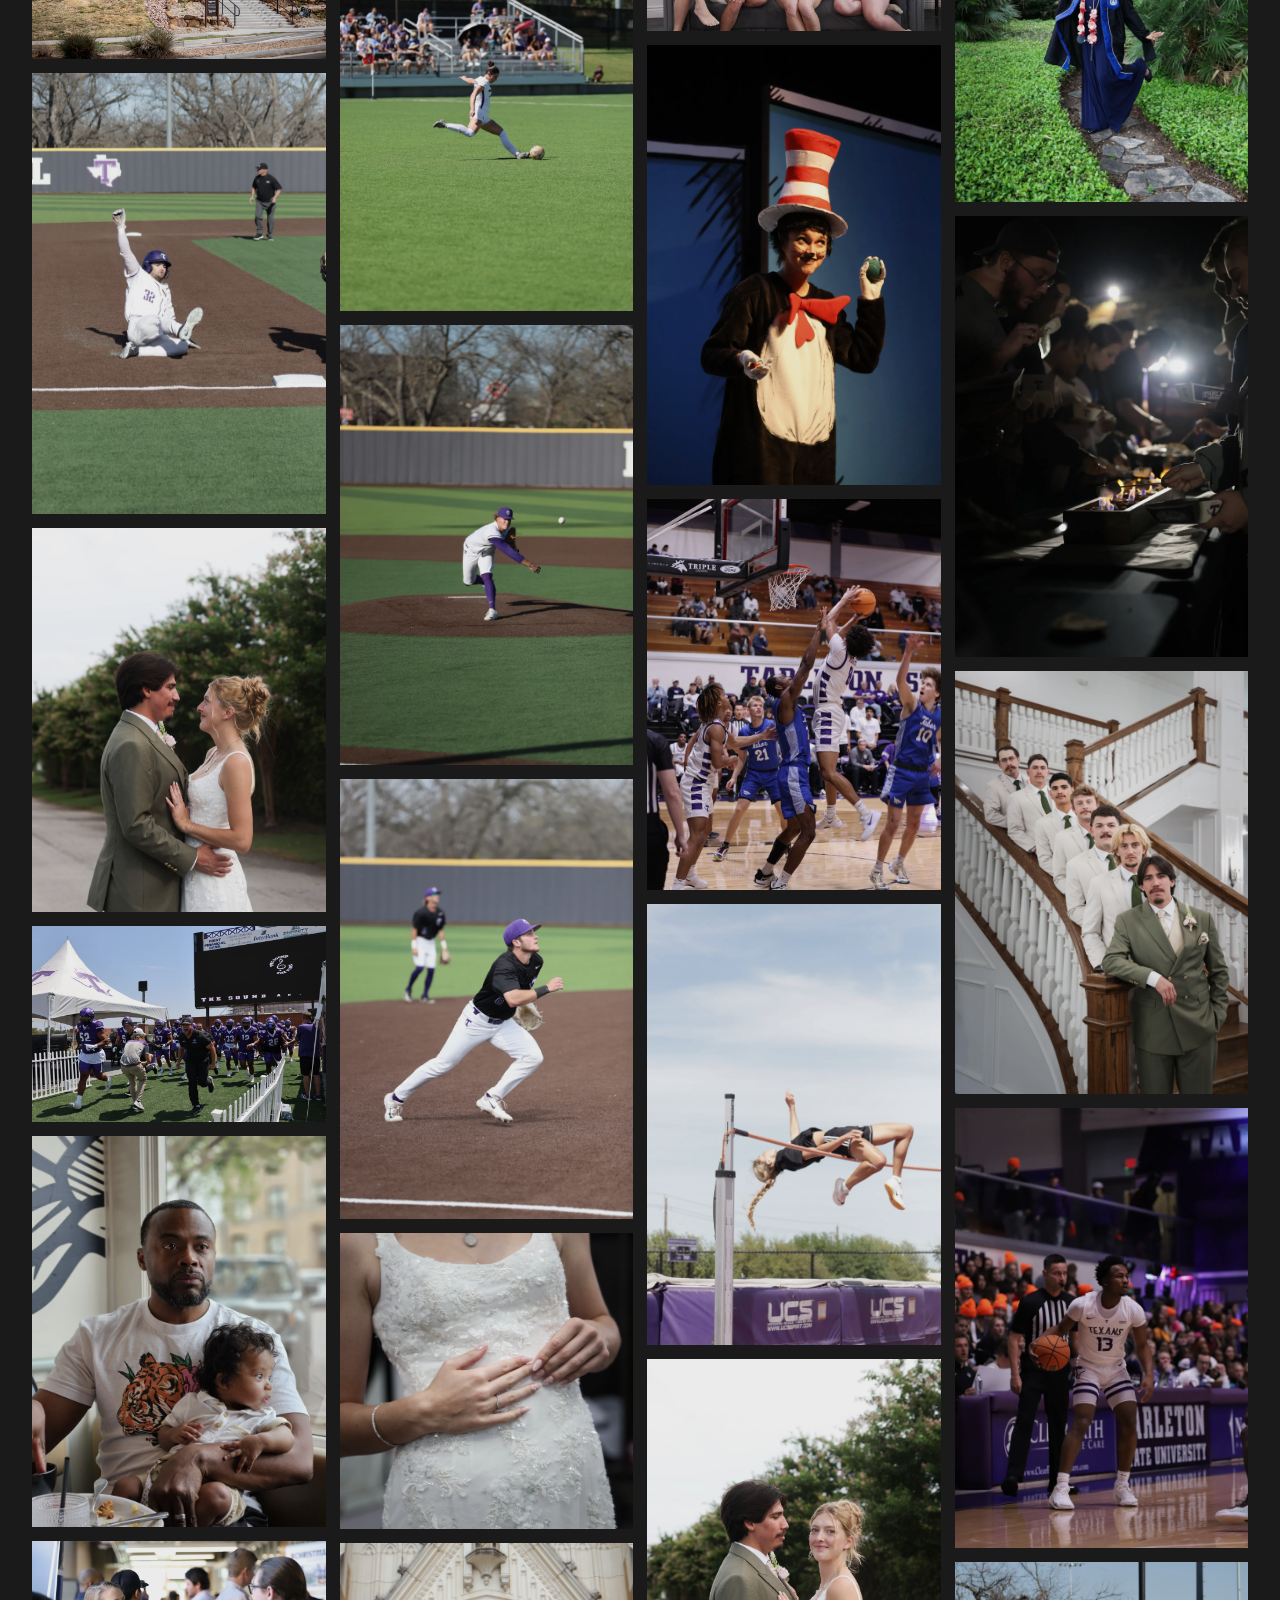
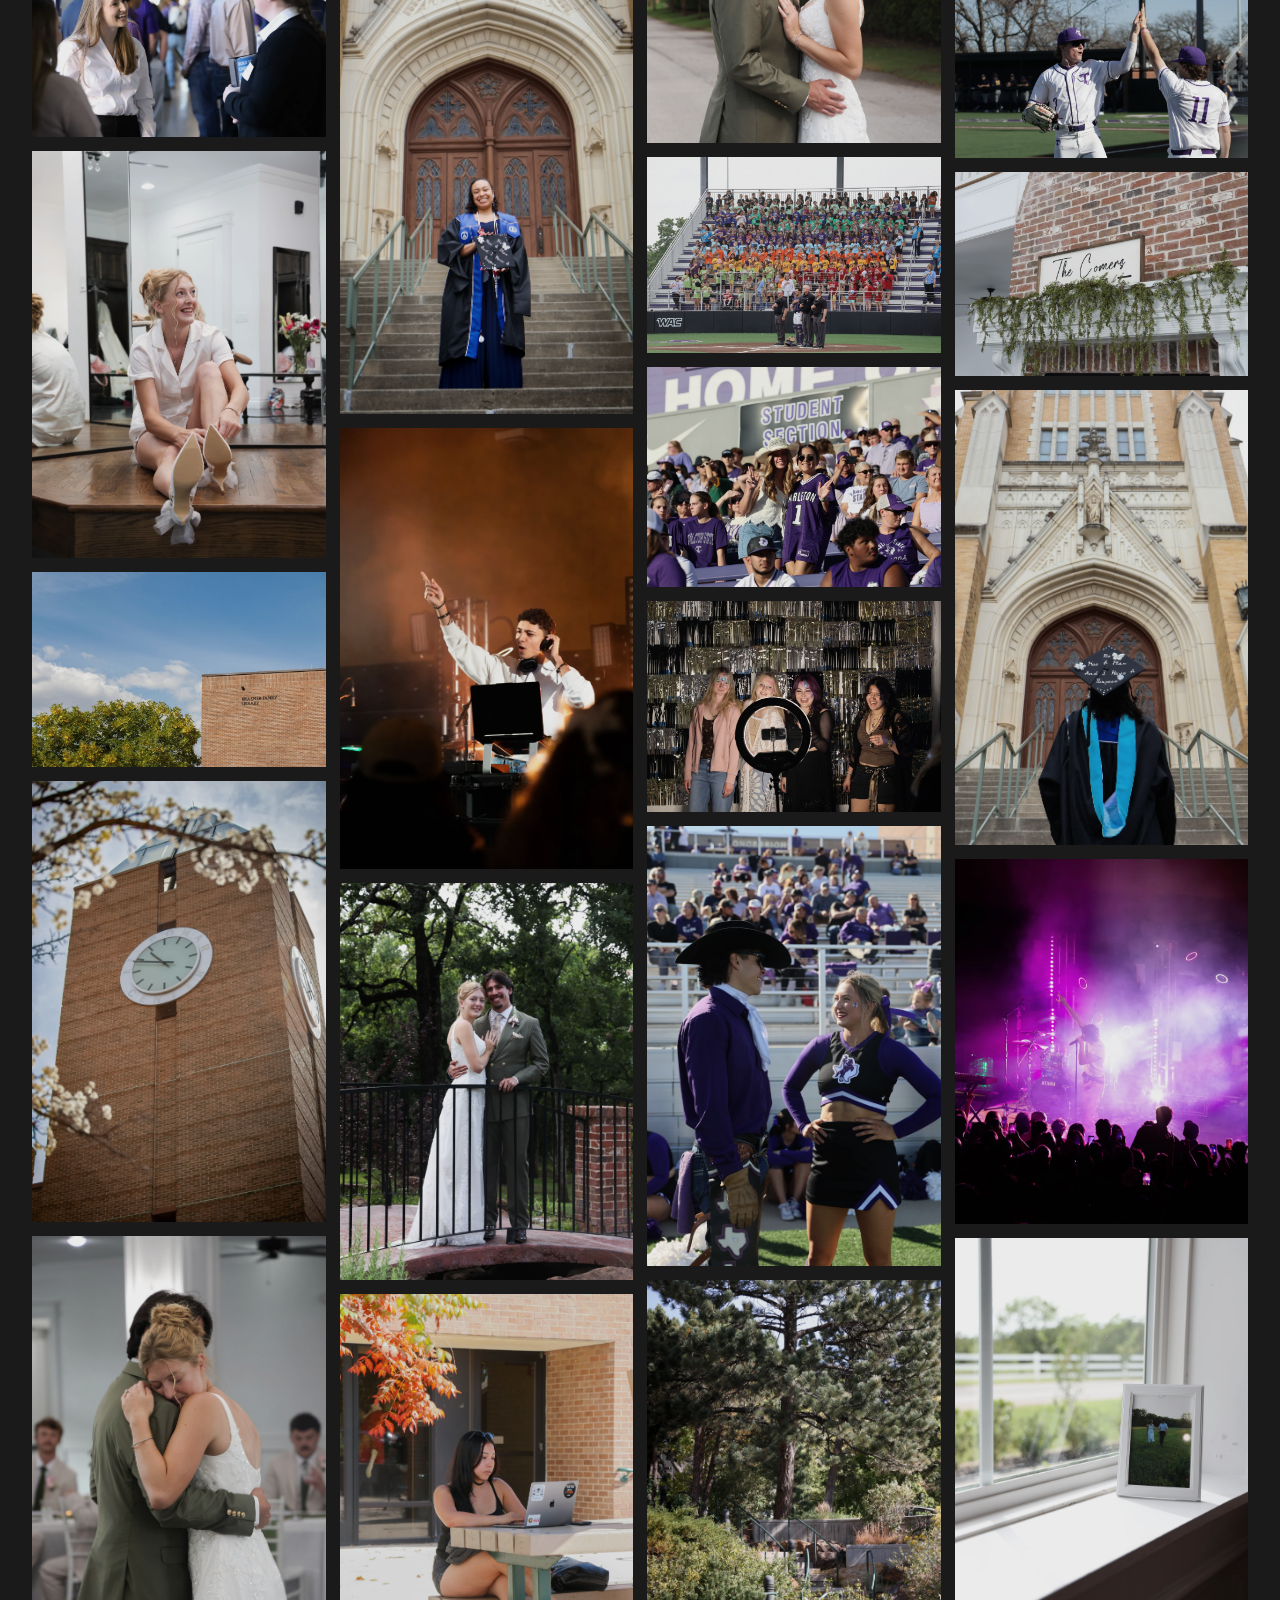
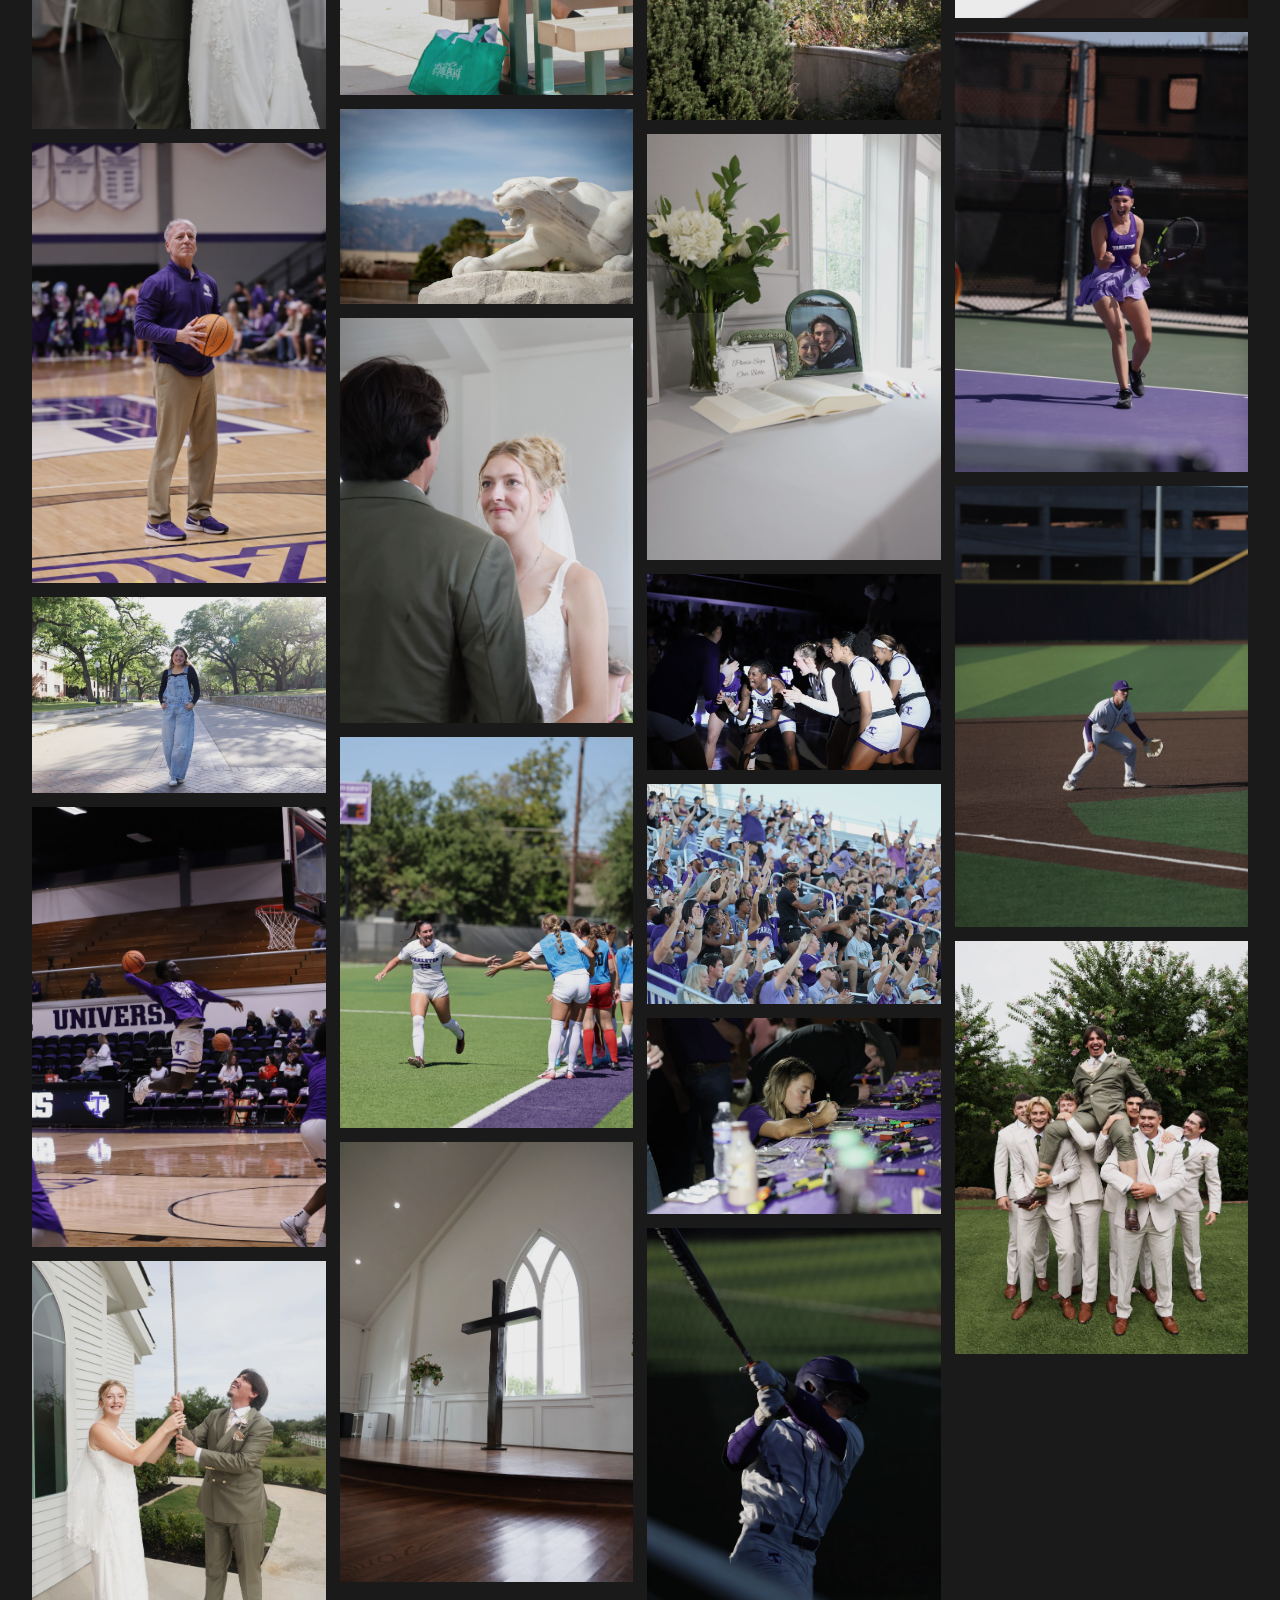
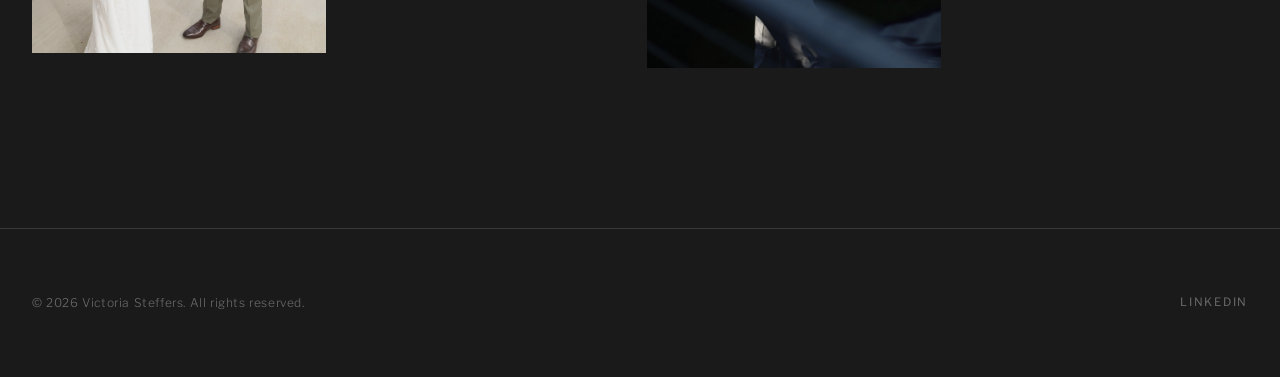
==== commit 67919e8a: "v1.03 Updating images" ====
--- a/gallery.html
+++ b/gallery.html
@@ -80,6 +80,11 @@
       <img src="images/events/events11.webp" alt="Festival celebration" loading="lazy" />
     </div>
 
+    <!-- Wedding -->
+    <div class="gallery-item" data-category="weddings" onclick="openLightbox(this)">
+      <img src="images/weddings/web/w12.jpg" alt="Bride in a white robe putting on her heels" loading="lazy" />
+    </div>
+
     <div class="gallery-item" data-category="campus" onclick="openLightbox(this)">
       <img src="images/campus/campus6.jpg" alt="Kraemer Family Library under a blue sky" loading="lazy" />
     </div>
@@ -105,6 +110,11 @@
       <img src="images/sports/sports25.jpg" alt="Basketball player going up for a layup" loading="lazy" />
     </div>
 
+    <!-- Wedding -->
+    <div class="gallery-item" data-category="weddings" onclick="openLightbox(this)">
+      <img src="images/weddings/web/w18.jpg" alt="Bride and groom ringing the chapel bell together" loading="lazy" />
+    </div>
+
     <div class="gallery-item" data-category="events" onclick="openLightbox(this)">
       <img src="images/events/events8.webp" alt="Live concert" loading="lazy" />
     </div>
@@ -130,6 +140,11 @@
       <img src="images/sports/sports13.webp" alt="Swimming athlete" loading="lazy" />
     </div>
 
+    <!-- Wedding -->
+    <div class="gallery-item" data-category="weddings" onclick="openLightbox(this)">
+      <img src="images/weddings/web/w13.jpg" alt="Close-up of the bride’s lace gown and wedding ring" loading="lazy" />
+    </div>
+
     <div class="gallery-item" data-category="people" onclick="openLightbox(this)">
       <img src="images/people/people9.webp" alt="Wedding reception" loading="lazy" />
     </div>
@@ -151,12 +166,18 @@
       <img src="images/campus/campus4.webp" alt="Sunset field" loading="lazy" />
     </div>
 
+    <!-- Wedding -->
+    <div class="gallery-item" data-category="weddings" onclick="openLightbox(this)">
+      <img src="images/weddings/web/w17.jpg" alt="Bride smiling up at the groom" loading="lazy" />
+    </div>
+
     <div class="gallery-item" data-category="sports" onclick="openLightbox(this)">
       <img src="images/sports/sports3.webp" alt="Swimming athlete" loading="lazy" />
     </div>
 
-    <div class="gallery-item" data-category="sports" onclick="openLightbox(this)">
-      <img src="images/sports/sports15.webp" alt="Swimming athlete" loading="lazy" />
+    <!-- Wedding -->
+    <div class="gallery-item" data-category="weddings" onclick="openLightbox(this)">
+      <img src="images/weddings/web/w16.jpg" alt="Chapel interior with a wooden cross beneath an arched window" loading="lazy" />
     </div>
 
      <div class="gallery-item" data-category="people" onclick="openLightbox(this)">
@@ -184,6 +205,11 @@
       <img src="images/sports/sports16.webp" alt="Swimming athlete" loading="lazy" />
     </div>
 
+    <!-- Wedding -->
+    <div class="gallery-item" data-category="weddings" onclick="openLightbox(this)">
+      <img src="images/weddings/web/w19.jpg" alt="Bride and groom embracing on a tree-lined lane" loading="lazy" />
+    </div>
+
     <div class="gallery-item" data-category="sports" onclick="openLightbox(this)">
       <img src="images/sports/sports19.jpg" alt="Packed stands behind home plate before a baseball game" loading="lazy" />
     </div>
@@ -192,11 +218,6 @@
       <img src="images/people/people2.webp" alt="Wedding first look" loading="lazy" />
     </div>
 
-    <!-- Wedding -->
-    <div class="gallery-item" data-category="weddings" onclick="openLightbox(this)">
-      <img src="images/weddings/web/w1.jpg" alt="Bride and bridesmaids posing on a curved staircase" loading="lazy" />
-    </div>
-
     <div class="gallery-item" data-category="events" onclick="openLightbox(this)">
       <img src="images/events/events4.webp" alt="Misty mountains" loading="lazy" />
     </div>
@@ -209,6 +230,11 @@
       <img src="images/campus/campus5.jpg" alt="Pine trees and gardens along a campus path" loading="lazy" />
     </div>
 
+    <!-- Wedding -->
+    <div class="gallery-item" data-category="weddings" onclick="openLightbox(this)">
+      <img src="images/weddings/web/w14.jpg" alt="Guest book table with white flowers and a framed photo of the couple" loading="lazy" />
+    </div>
+
     <div class="gallery-item" data-category="sports" onclick="openLightbox(this)">
       <img src="images/sports/sports18.webp" alt="Swimming athlete" loading="lazy" />
     </div>
@@ -217,11 +243,6 @@
       <img src="images/people/people3.webp" alt="Wedding first look" loading="lazy" />
     </div>
 
-    <!-- Wedding -->
-    <div class="gallery-item" data-category="weddings" onclick="openLightbox(this)">
-      <img src="images/weddings/web/w7.jpg" alt="Groom and groomsmen lined up on the lawn" loading="lazy" />
-    </div>
-
     <div class="gallery-item" data-category="events" onclick="openLightbox(this)">
       <img src="images/events/events1.webp" alt="Misty mountains" loading="lazy" />
     </div>
@@ -232,6 +253,11 @@
 
     <div class="gallery-item" data-category="sports" onclick="openLightbox(this)">
       <img src="images/sports/sports8.webp" alt="Swimming athlete" loading="lazy" />
+    </div>
+
+    <!-- Wedding -->
+    <div class="gallery-item" data-category="weddings" onclick="openLightbox(this)">
+      <img src="images/weddings/web/w10.jpg" alt="Reception place setting with green glassware and a sage napkin" loading="lazy" />
     </div>
 
      <div class="gallery-item" data-category="people" onclick="openLightbox(this)">
@@ -255,12 +281,22 @@
       <img src="images/sports/sports11.webp" alt="Swimming athlete" loading="lazy" />
     </div>
 
+    <!-- Wedding -->
+    <div class="gallery-item" data-category="weddings" onclick="openLightbox(this)">
+      <img src="images/weddings/web/w11.jpg" alt="Brick fireplace mantel with a welcome sign and hanging greenery" loading="lazy" />
+    </div>
+
      <div class="gallery-item" data-category="people" onclick="openLightbox(this)">
       <img src="images/people/people10.webp" alt="Wedding first look" loading="lazy" />
     </div>
   
         <div class="gallery-item" data-category="events" onclick="openLightbox(this)">
       <img src="images/events/events7.webp" alt="Misty mountains" loading="lazy" />
+    </div>
+
+    <!-- Wedding -->
+    <div class="gallery-item" data-category="weddings" onclick="openLightbox(this)">
+      <img src="images/weddings/web/w15.jpg" alt="Framed photo of the couple on a sunny windowsill" loading="lazy" />
     </div>
 
     <div class="gallery-item" data-category="sports" onclick="openLightbox(this)">
